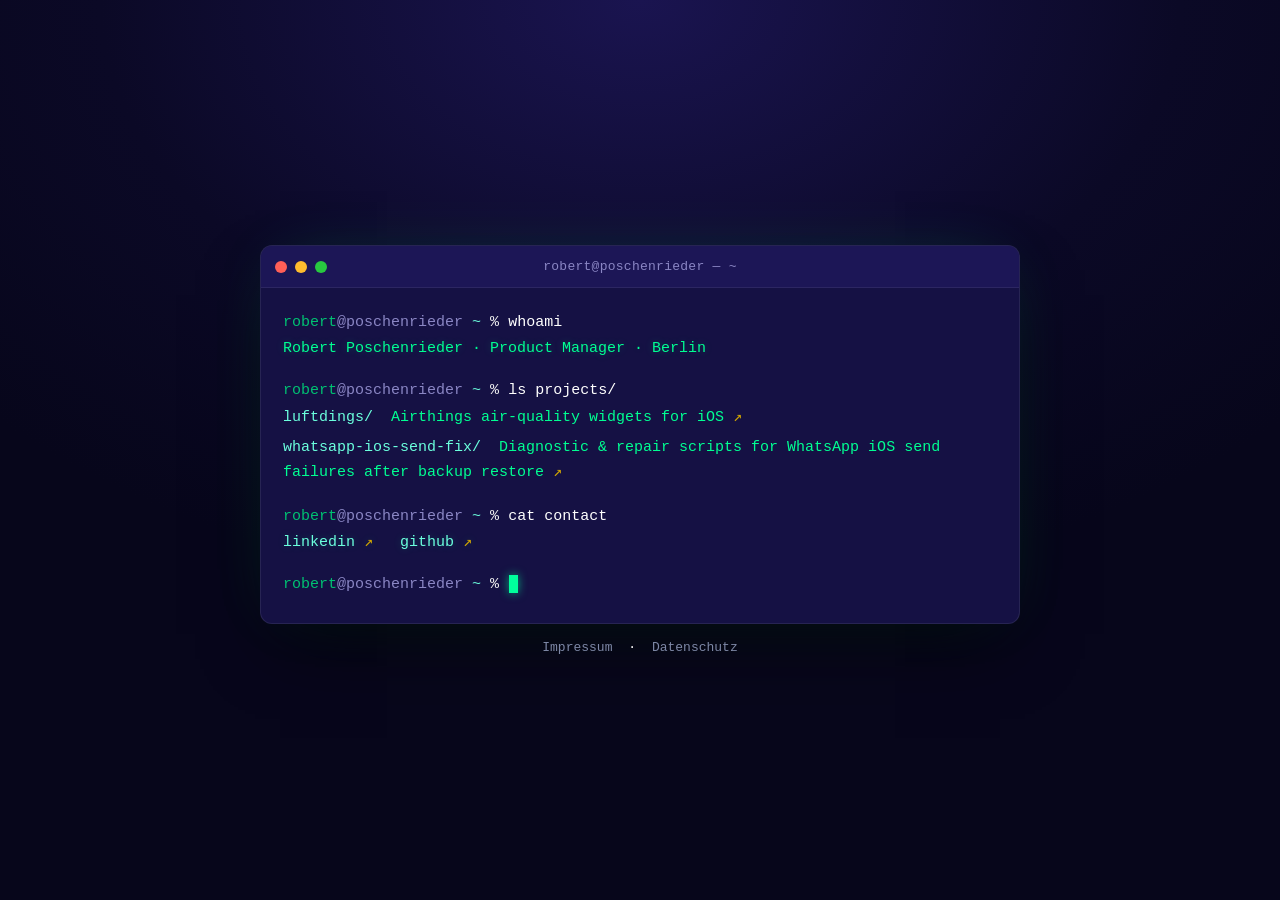
==== index.html @ b83e1aec "Add whatsapp-ios-send-fix to projects list" ====
<!doctype html>
<html lang="en">
<head>
  <meta charset="utf-8">
  <meta name="viewport" content="width=device-width, initial-scale=1">
  <title>Robert Poschenrieder</title>
  <meta name="description" content="Robert Poschenrieder — product manager in Berlin who uses AI to build apps for fun. Projects include LuftDings, air-quality widgets for Airthings sensors.">
  <meta name="color-scheme" content="dark">
  <link rel="stylesheet" href="style.css">
</head>
<body>
  <main>
    <div class="terminal" role="img" aria-label="Terminal window showing Robert Poschenrieder's homepage">
      <div class="titlebar">
        <div class="dots"><span class="r"></span><span class="y"></span><span class="g"></span></div>
        <div class="title">robert@poschenrieder — ~</div>
      </div>
      <div class="screen">
        <p class="line"><span class="usr">robert</span><span class="at">@poschenrieder</span> <span class="path">~</span> <span class="pct">%</span> <span class="cmd">whoami</span></p>
        <h1 class="line out">Robert Poschenrieder · Product Manager · Berlin</h1>

        <p class="line spacer"></p>

        <p class="line"><span class="usr">robert</span><span class="at">@poschenrieder</span> <span class="path">~</span> <span class="pct">%</span> <span class="cmd">ls projects/</span></p>
        <a class="proj line" href="https://luftdings.poschenrieder.io/"><span class="name">luftdings/</span>  <span class="desc">Airthings air-quality widgets for iOS</span> <span class="arrow">↗</span></a>
        <a class="proj line" href="https://github.com/robposch/whatsapp-ios-send-fix"><span class="name">whatsapp-ios-send-fix/</span>  <span class="desc">Diagnostic &amp; repair scripts for WhatsApp iOS send failures after backup restore</span> <span class="arrow">↗</span></a>

        <p class="line spacer"></p>

        <p class="line"><span class="usr">robert</span><span class="at">@poschenrieder</span> <span class="path">~</span> <span class="pct">%</span> <span class="cmd">cat contact</span></p>
        <p class="line out"><a class="lnk" href="https://www.linkedin.com/in/robert-poschenrieder" rel="noopener">linkedin <span class="arrow">↗</span></a>   <a class="lnk" href="https://github.com/robposch" rel="noopener">github <span class="arrow">↗</span></a></p>

        <p class="line spacer"></p>

        <p class="line"><span class="usr">robert</span><span class="at">@poschenrieder</span> <span class="path">~</span> <span class="pct">%</span> <span class="cursor"></span></p>
      </div>
    </div>
    <nav class="legal-foot">
      <a href="impressum/">Impressum</a> ·
      <a href="datenschutz/">Datenschutz</a>
    </nav>
  </main>
</body>
</html>
---- style.css ----
/* Ghostty — Cyberdyne theme
   bg #151144  fg #00ff92  cursor #00ff9c
   ANSI: red #ff8373  green #00c172  yellow #d2a700  blue #0071cf
         magenta #ff90fe  cyan #6bffdd  white #f1f1f1  bright-white #ffffff */
:root {
  --bg:          #151144;
  --fg:          #00ff92;
  --cursor:      #00ff9c;
  --green:       #00c172;
  --yellow:      #d2a700;
  --blue:        #0071cf;
  --cyan:        #6bffdd;
  --magenta:     #ff90fe;
  --white:       #f1f1f1;
  --bwhite:      #ffffff;
  --dim:         #8a86c4;
  --titlebar:    #1c1656;
  --sel-bg:      #454d96;
  --sel-fg:      #f4f4f4;
}

* { box-sizing: border-box; }
html { -webkit-text-size-adjust: 100%; }

body {
  margin: 0;
  min-height: 100vh;
  display: flex;
  align-items: center;
  justify-content: center;
  padding: 32px 18px;
  background:
    radial-gradient(900px 600px at 50% 0%, #1a1450 0%, #0b0926 60%, #07061b 100%);
  font-family: "JetBrains Mono", "SFMono-Regular", "SF Mono", Menlo, Consolas, "Liberation Mono", monospace;
  -webkit-font-smoothing: antialiased;
}

::selection { background: var(--sel-bg); color: var(--sel-fg); }

.terminal {
  width: 100%;
  max-width: 760px;
  background: var(--bg);
  border: 1px solid rgba(255,255,255,.08);
  border-radius: 12px;
  overflow: hidden;
  box-shadow:
    0 1px 0 rgba(255,255,255,.06) inset,
    0 30px 70px -20px rgba(0,0,0,.75),
    0 0 60px -25px rgba(0,255,146,.25);
}

/* macOS-style titlebar */
.titlebar {
  position: relative;
  height: 42px;
  display: flex;
  align-items: center;
  padding: 0 14px;
  background: var(--titlebar);
  border-bottom: 1px solid rgba(255,255,255,.07);
}
.dots { display: flex; gap: 8px; z-index: 1; }
.dots span { width: 12px; height: 12px; border-radius: 50%; display: block; }
.dots .r { background: #ff5f57; }
.dots .y { background: #febc2e; }
.dots .g { background: #28c840; }
.title {
  position: absolute;
  left: 0; right: 0;
  text-align: center;
  color: var(--dim);
  font-size: 13px;
  letter-spacing: .02em;
  pointer-events: none;
}

/* screen */
.screen {
  padding: 22px 22px 26px;
  color: var(--fg);
  font-size: 15px;
  line-height: 1.7;
}
.line { margin: 0; white-space: pre-wrap; word-break: break-word; }
.spacer { height: 1.1em; }

/* prompt segments */
.usr  { color: var(--green); }
.at   { color: var(--dim); }
.path { color: var(--cyan); }
.pct  { color: var(--white); }
.cmd  { color: var(--bwhite); }

.out  { color: var(--fg); text-shadow: 0 0 9px rgba(0,255,146,.22); }
h1.out { font-size: 15px; font-weight: 400; margin: 0; display: block; }
.em   { color: var(--bwhite); font-weight: 700; text-shadow: 0 0 12px rgba(255,255,255,.18); }

/* project row (clickable) */
.proj {
  display: block;
  text-decoration: none;
  color: var(--fg);
  padding: 2px 0;
}
.proj .name { color: var(--cyan); }
.proj .desc { color: var(--fg); }
.proj .arrow, .lnk .arrow { color: var(--yellow); }
.proj:hover .name { text-decoration: underline; color: var(--bwhite); }
.proj:hover { background: rgba(255,255,255,.04); }

/* inline links */
.lnk { color: var(--cyan); text-decoration: none; }
.lnk:hover { color: var(--bwhite); text-decoration: underline; }

/* blinking block cursor */
.cursor {
  display: inline-block;
  width: .58em;
  height: 1.15em;
  vertical-align: text-bottom;
  margin-left: 1px;
  background: var(--cursor);
  box-shadow: 0 0 10px rgba(0,255,156,.6);
  animation: blink 1.05s steps(1) infinite;
}
@keyframes blink { 0%, 50% { opacity: 1; } 50.01%, 100% { opacity: 0; } }

@media (max-width: 480px) {
  .screen { font-size: 13px; padding: 18px 16px 22px; }
  .title { font-size: 12px; }
}
@media (prefers-reduced-motion: reduce) { .cursor { animation: none; } }

/* small footer under the terminal (legal links) */
main { width: 100%; max-width: 760px; }
.legal-foot { margin-top: 16px; text-align: center; font-size: 13px; }
.legal-foot a { color: #7e88a6; text-decoration: none; margin: 0 8px; }
.legal-foot a:hover { color: #fff; }

/* legal document pages (Impressum / Datenschutz) — Cyberdyne palette, readable sans */
body.doc-page {
  display: block;
  font-family: -apple-system, BlinkMacSystemFont, "Segoe UI", Roboto, Helvetica, Arial, sans-serif;
}
.doc { max-width: 720px; margin: 0 auto; padding: 44px 22px 72px; }
.doc .back { color: var(--teal-bright); text-decoration: none; font-size: 14px; }
.doc h1 { font-size: 30px; margin: 20px 0 8px; color: #eaf1f8; letter-spacing: -.3px; }
.doc h2 { font-size: 19px; margin: 30px 0 8px; color: #eaf1f8; }
.doc h3 { font-size: 16px; margin: 20px 0 6px; color: #cdd8e6; }
.doc p, .doc li { color: #b9c6d6; font-size: 15px; line-height: 1.7; }
.doc a { color: var(--teal-bright); }
.doc strong { color: #eaf1f8; }
.doc .note {
  border-left: 3px solid var(--teal-bright);
  background: rgba(255,255,255,.05);
  padding: 12px 16px; border-radius: 8px; margin: 18px 0;
}
.doc .docfoot { margin-top: 40px; border-top: 1px solid rgba(255,255,255,.1); padding-top: 16px; font-size: 13px; }
.doc .docfoot a { color: #8892a6; margin-right: 14px; }
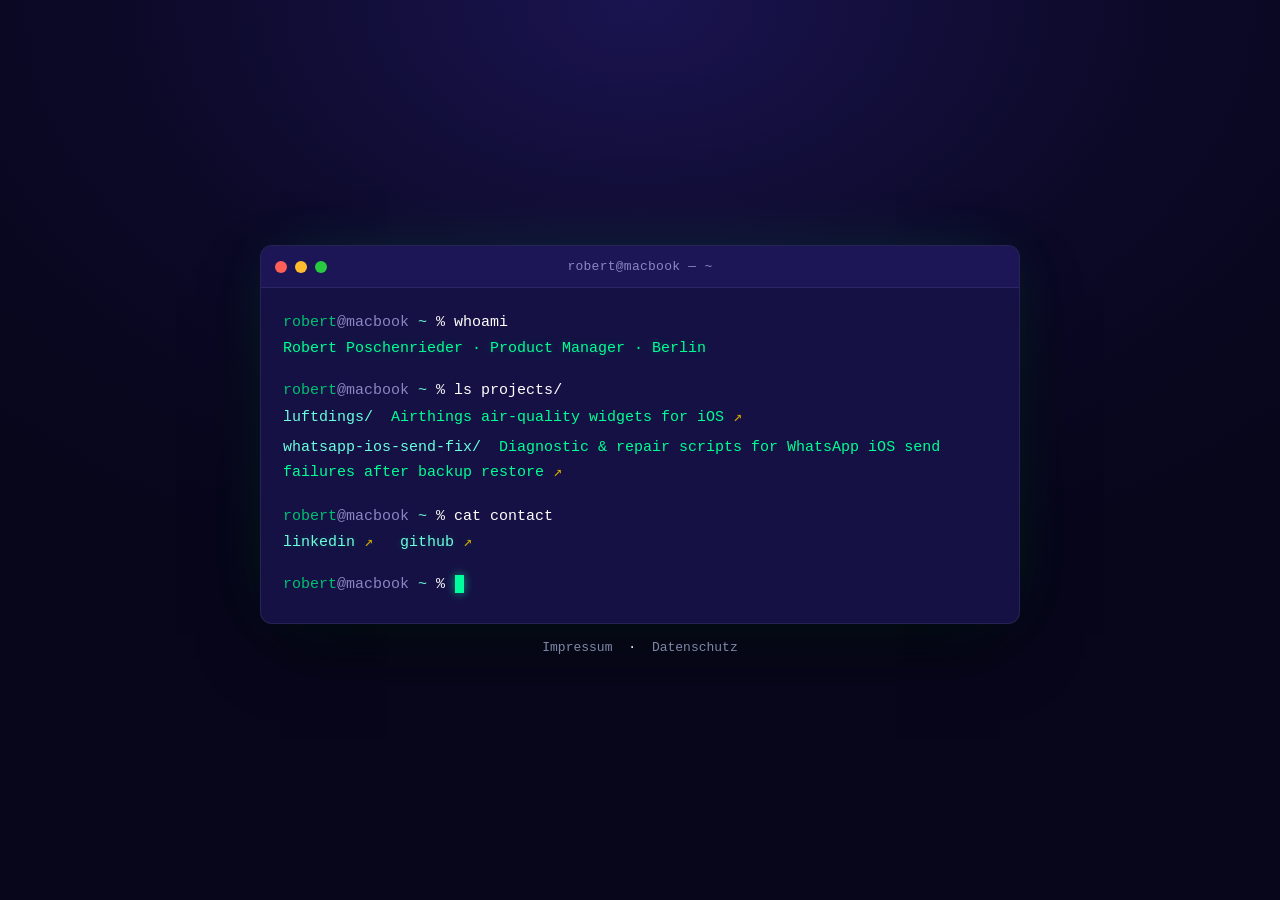
==== commit a6460454: "Change terminal prompt to robert@macbook (avoid implying an email address)" ====
--- a/index.html
+++ b/index.html
@@ -13,26 +13,26 @@
     <div class="terminal" role="img" aria-label="Terminal window showing Robert Poschenrieder's homepage">
       <div class="titlebar">
         <div class="dots"><span class="r"></span><span class="y"></span><span class="g"></span></div>
-        <div class="title">robert@poschenrieder — ~</div>
+        <div class="title">robert@macbook — ~</div>
       </div>
       <div class="screen">
-        <p class="line"><span class="usr">robert</span><span class="at">@poschenrieder</span> <span class="path">~</span> <span class="pct">%</span> <span class="cmd">whoami</span></p>
+        <p class="line"><span class="usr">robert</span><span class="at">@macbook</span> <span class="path">~</span> <span class="pct">%</span> <span class="cmd">whoami</span></p>
         <h1 class="line out">Robert Poschenrieder · Product Manager · Berlin</h1>
 
         <p class="line spacer"></p>
 
-        <p class="line"><span class="usr">robert</span><span class="at">@poschenrieder</span> <span class="path">~</span> <span class="pct">%</span> <span class="cmd">ls projects/</span></p>
+        <p class="line"><span class="usr">robert</span><span class="at">@macbook</span> <span class="path">~</span> <span class="pct">%</span> <span class="cmd">ls projects/</span></p>
         <a class="proj line" href="https://luftdings.poschenrieder.io/"><span class="name">luftdings/</span>  <span class="desc">Airthings air-quality widgets for iOS</span> <span class="arrow">↗</span></a>
         <a class="proj line" href="https://github.com/robposch/whatsapp-ios-send-fix"><span class="name">whatsapp-ios-send-fix/</span>  <span class="desc">Diagnostic &amp; repair scripts for WhatsApp iOS send failures after backup restore</span> <span class="arrow">↗</span></a>
 
         <p class="line spacer"></p>
 
-        <p class="line"><span class="usr">robert</span><span class="at">@poschenrieder</span> <span class="path">~</span> <span class="pct">%</span> <span class="cmd">cat contact</span></p>
+        <p class="line"><span class="usr">robert</span><span class="at">@macbook</span> <span class="path">~</span> <span class="pct">%</span> <span class="cmd">cat contact</span></p>
         <p class="line out"><a class="lnk" href="https://www.linkedin.com/in/robert-poschenrieder" rel="noopener">linkedin <span class="arrow">↗</span></a>   <a class="lnk" href="https://github.com/robposch" rel="noopener">github <span class="arrow">↗</span></a></p>
 
         <p class="line spacer"></p>
 
-        <p class="line"><span class="usr">robert</span><span class="at">@poschenrieder</span> <span class="path">~</span> <span class="pct">%</span> <span class="cursor"></span></p>
+        <p class="line"><span class="usr">robert</span><span class="at">@macbook</span> <span class="path">~</span> <span class="pct">%</span> <span class="cursor"></span></p>
       </div>
     </div>
     <nav class="legal-foot">
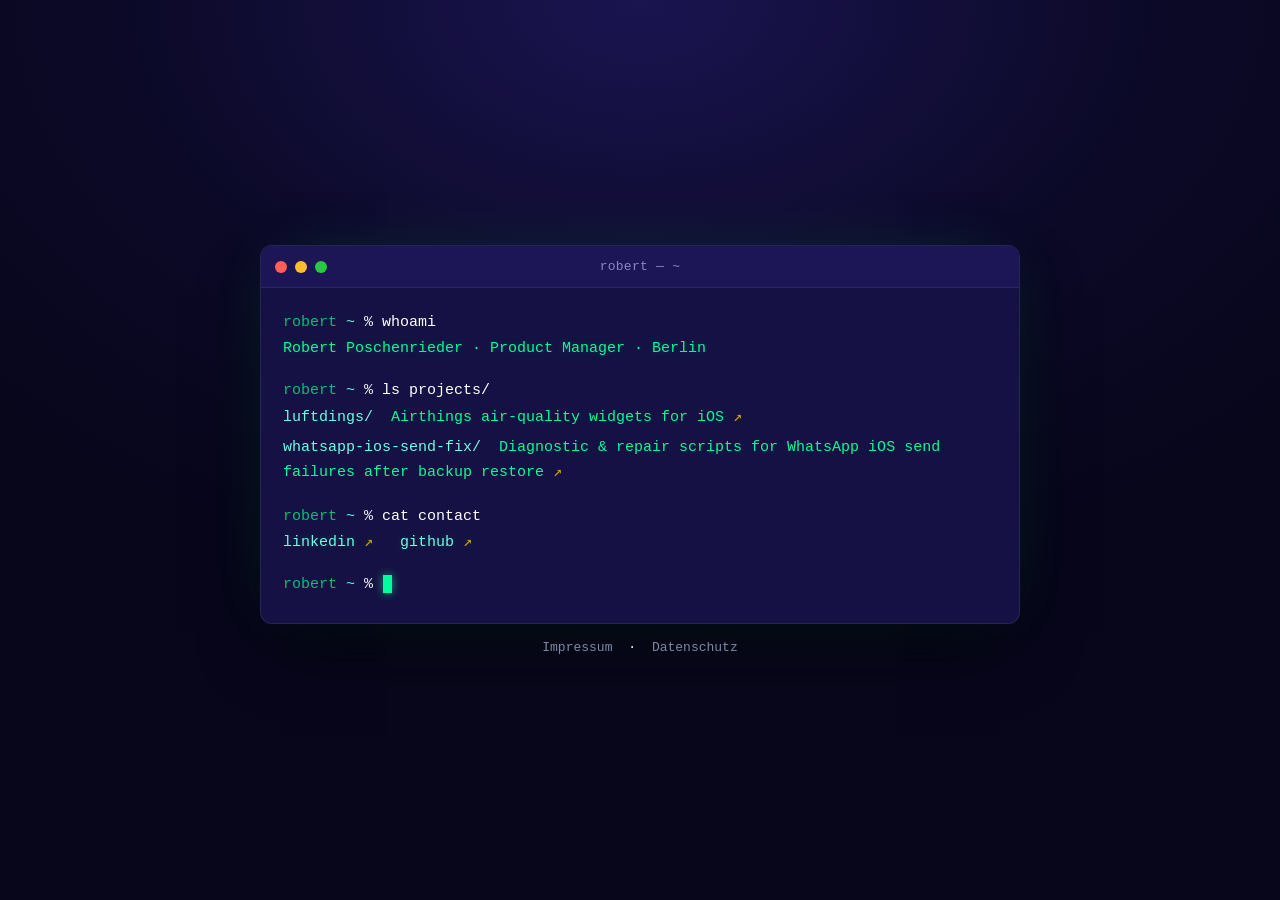
==== commit 497036cb: "Simplify terminal prompt to just robert" ====
--- a/index.html
+++ b/index.html
@@ -13,26 +13,26 @@
     <div class="terminal" role="img" aria-label="Terminal window showing Robert Poschenrieder's homepage">
       <div class="titlebar">
         <div class="dots"><span class="r"></span><span class="y"></span><span class="g"></span></div>
-        <div class="title">robert@macbook — ~</div>
+        <div class="title">robert — ~</div>
       </div>
       <div class="screen">
-        <p class="line"><span class="usr">robert</span><span class="at">@macbook</span> <span class="path">~</span> <span class="pct">%</span> <span class="cmd">whoami</span></p>
+        <p class="line"><span class="usr">robert</span> <span class="path">~</span> <span class="pct">%</span> <span class="cmd">whoami</span></p>
         <h1 class="line out">Robert Poschenrieder · Product Manager · Berlin</h1>
 
         <p class="line spacer"></p>
 
-        <p class="line"><span class="usr">robert</span><span class="at">@macbook</span> <span class="path">~</span> <span class="pct">%</span> <span class="cmd">ls projects/</span></p>
+        <p class="line"><span class="usr">robert</span> <span class="path">~</span> <span class="pct">%</span> <span class="cmd">ls projects/</span></p>
         <a class="proj line" href="https://luftdings.poschenrieder.io/"><span class="name">luftdings/</span>  <span class="desc">Airthings air-quality widgets for iOS</span> <span class="arrow">↗</span></a>
         <a class="proj line" href="https://github.com/robposch/whatsapp-ios-send-fix"><span class="name">whatsapp-ios-send-fix/</span>  <span class="desc">Diagnostic &amp; repair scripts for WhatsApp iOS send failures after backup restore</span> <span class="arrow">↗</span></a>
 
         <p class="line spacer"></p>
 
-        <p class="line"><span class="usr">robert</span><span class="at">@macbook</span> <span class="path">~</span> <span class="pct">%</span> <span class="cmd">cat contact</span></p>
+        <p class="line"><span class="usr">robert</span> <span class="path">~</span> <span class="pct">%</span> <span class="cmd">cat contact</span></p>
         <p class="line out"><a class="lnk" href="https://www.linkedin.com/in/robert-poschenrieder" rel="noopener">linkedin <span class="arrow">↗</span></a>   <a class="lnk" href="https://github.com/robposch" rel="noopener">github <span class="arrow">↗</span></a></p>
 
         <p class="line spacer"></p>
 
-        <p class="line"><span class="usr">robert</span><span class="at">@macbook</span> <span class="path">~</span> <span class="pct">%</span> <span class="cursor"></span></p>
+        <p class="line"><span class="usr">robert</span> <span class="path">~</span> <span class="pct">%</span> <span class="cursor"></span></p>
       </div>
     </div>
     <nav class="legal-foot">
--- a/style.css
+++ b/style.css
@@ -87,7 +87,6 @@
 
 /* prompt segments */
 .usr  { color: var(--green); }
-.at   { color: var(--dim); }
 .path { color: var(--cyan); }
 .pct  { color: var(--white); }
 .cmd  { color: var(--bwhite); }
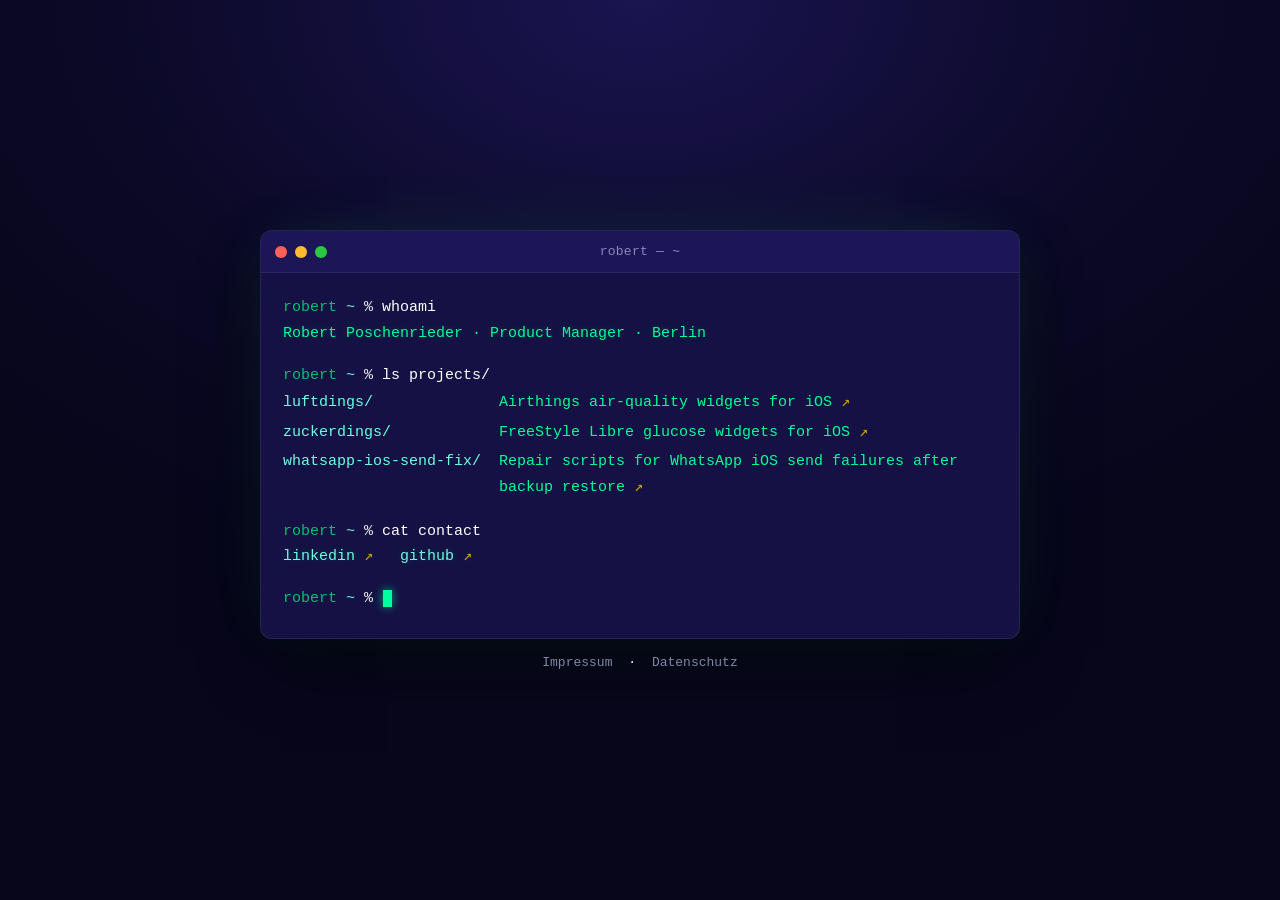
==== commit bacdaf89: "Add zuckerdings to projects list; hanging indent for project rows Project rows are now a two-column " ====
--- a/index.html
+++ b/index.html
@@ -4,7 +4,7 @@
   <meta charset="utf-8">
   <meta name="viewport" content="width=device-width, initial-scale=1">
   <title>Robert Poschenrieder</title>
-  <meta name="description" content="Robert Poschenrieder — product manager in Berlin who uses AI to build apps for fun. Projects include LuftDings, air-quality widgets for Airthings sensors.">
+  <meta name="description" content="Robert Poschenrieder — product manager in Berlin who uses AI to build apps for fun. Projects include LuftDings and ZuckerDings, iOS widgets for Airthings air-quality sensors and FreeStyle Libre glucose readings.">
   <meta name="color-scheme" content="dark">
   <link rel="stylesheet" href="style.css">
 </head>
@@ -22,8 +22,9 @@
         <p class="line spacer"></p>
 
         <p class="line"><span class="usr">robert</span> <span class="path">~</span> <span class="pct">%</span> <span class="cmd">ls projects/</span></p>
-        <a class="proj line" href="https://luftdings.poschenrieder.io/"><span class="name">luftdings/</span>  <span class="desc">Airthings air-quality widgets for iOS</span> <span class="arrow">↗</span></a>
-        <a class="proj line" href="https://github.com/robposch/whatsapp-ios-send-fix"><span class="name">whatsapp-ios-send-fix/</span>  <span class="desc">Diagnostic &amp; repair scripts for WhatsApp iOS send failures after backup restore</span> <span class="arrow">↗</span></a>
+        <a class="proj line" href="https://luftdings.poschenrieder.io/"><span class="name">luftdings/</span><span class="desc">Airthings air-quality widgets for iOS&nbsp;<span class="arrow">↗</span></span></a>
+        <a class="proj line" href="https://zuckerdings.poschenrieder.io/"><span class="name">zuckerdings/</span><span class="desc">FreeStyle Libre glucose widgets for iOS&nbsp;<span class="arrow">↗</span></span></a>
+        <a class="proj line" href="https://github.com/robposch/whatsapp-ios-send-fix"><span class="name">whatsapp-ios-send-fix/</span><span class="desc">Repair scripts for WhatsApp iOS send failures after backup restore&nbsp;<span class="arrow">↗</span></span></a>
 
         <p class="line spacer"></p>
 
--- a/style.css
+++ b/style.css
@@ -82,7 +82,7 @@
   font-size: 15px;
   line-height: 1.7;
 }
-.line { margin: 0; white-space: pre-wrap; word-break: break-word; }
+.line { margin: 0; white-space: pre-wrap; overflow-wrap: anywhere; }
 .spacer { height: 1.1em; }
 
 /* prompt segments */
@@ -95,9 +95,10 @@
 h1.out { font-size: 15px; font-weight: 400; margin: 0; display: block; }
 .em   { color: var(--bwhite); font-weight: 700; text-shadow: 0 0 12px rgba(255,255,255,.18); }
 
-/* project row (clickable) */
+/* project row (clickable) — name column + description with hanging indent */
 .proj {
-  display: block;
+  display: grid;
+  grid-template-columns: 24ch 1fr;
   text-decoration: none;
   color: var(--fg);
   padding: 2px 0;
@@ -129,6 +130,11 @@
   .screen { font-size: 13px; padding: 18px 16px 22px; }
   .title { font-size: 12px; }
 }
+/* too narrow for a name column: stack name above description */
+@media (max-width: 700px) {
+  .proj { grid-template-columns: 1fr; }
+  .proj .desc { padding-left: 2ch; }
+}
 @media (prefers-reduced-motion: reduce) { .cursor { animation: none; } }
 
 /* small footer under the terminal (legal links) */
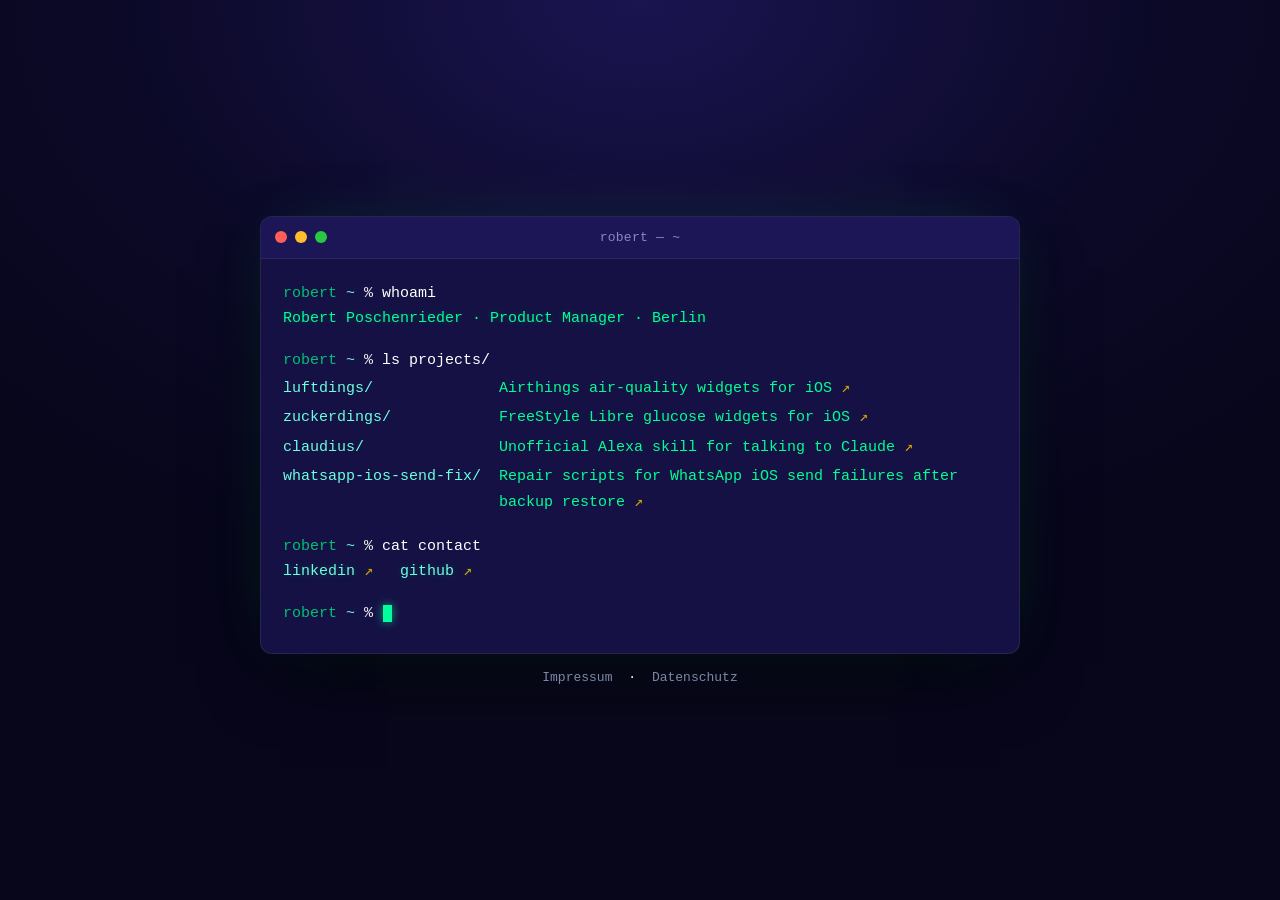
==== commit 8ad41036: "Add claudius to projects list Co-Authored-By: Claude Fable 5.1 <noreply@anthropic.com> Claude-Sessio" ====
--- a/index.html
+++ b/index.html
@@ -24,6 +24,7 @@
         <p class="line"><span class="usr">robert</span> <span class="path">~</span> <span class="pct">%</span> <span class="cmd">ls projects/</span></p>
         <a class="proj line" href="https://luftdings.poschenrieder.io/"><span class="name">luftdings/</span><span class="desc">Airthings air-quality widgets for iOS&nbsp;<span class="arrow">↗</span></span></a>
         <a class="proj line" href="https://zuckerdings.poschenrieder.io/"><span class="name">zuckerdings/</span><span class="desc">FreeStyle Libre glucose widgets for iOS&nbsp;<span class="arrow">↗</span></span></a>
+        <a class="proj line" href="https://github.com/robposch/claudius"><span class="name">claudius/</span><span class="desc">Unofficial Alexa skill for talking to Claude&nbsp;<span class="arrow">↗</span></span></a>
         <a class="proj line" href="https://github.com/robposch/whatsapp-ios-send-fix"><span class="name">whatsapp-ios-send-fix/</span><span class="desc">Repair scripts for WhatsApp iOS send failures after backup restore&nbsp;<span class="arrow">↗</span></span></a>
 
         <p class="line spacer"></p>
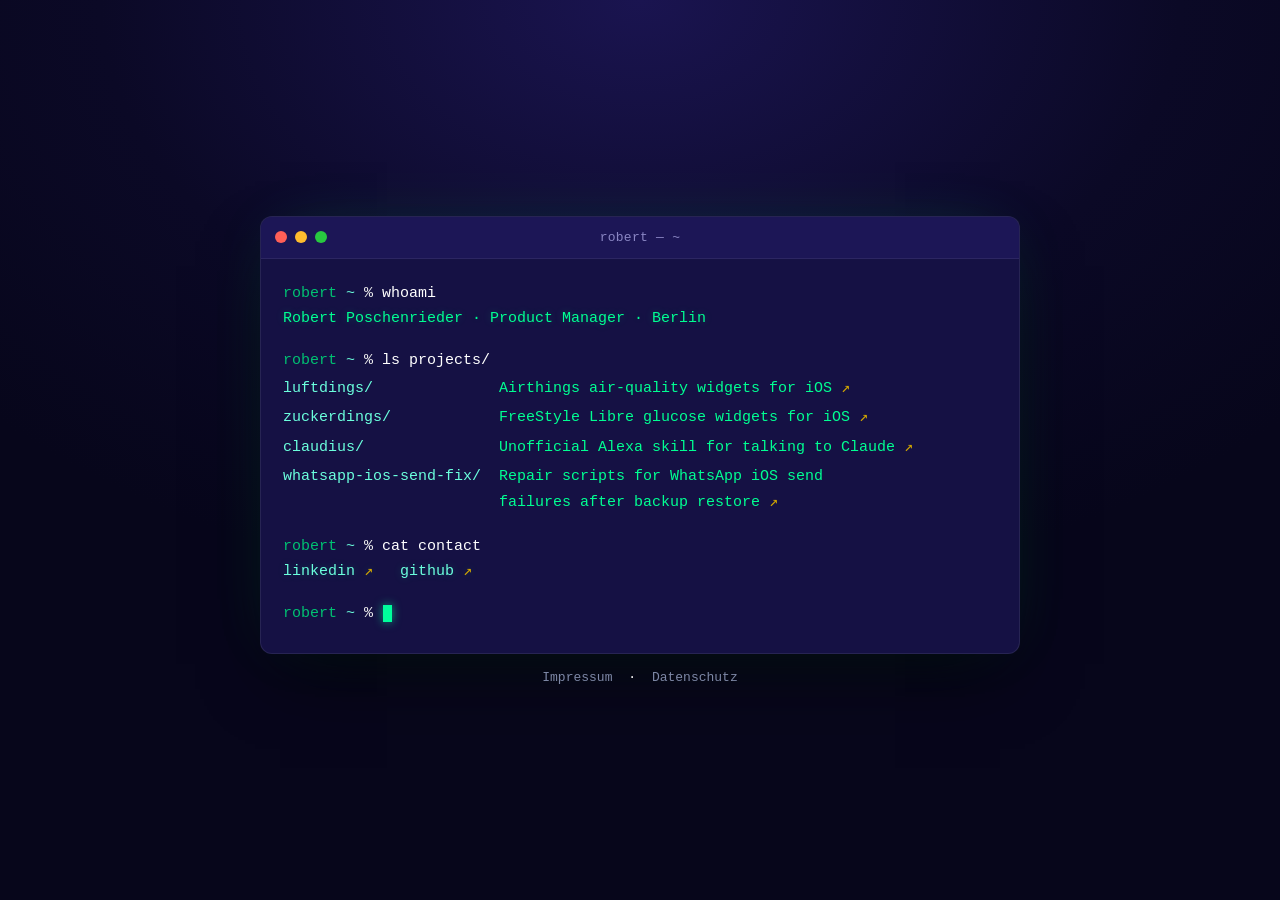
==== commit 2502a6d1: "Mobile: smaller type, balanced wrapping, no orphaned words Co-Authored-By: Claude Opus 5.5 <noreply@" ====
--- a/index.html
+++ b/index.html
@@ -17,7 +17,7 @@
       </div>
       <div class="screen">
         <p class="line"><span class="usr">robert</span> <span class="path">~</span> <span class="pct">%</span> <span class="cmd">whoami</span></p>
-        <h1 class="line out">Robert Poschenrieder · Product Manager · Berlin</h1>
+        <h1 class="line out"><span class="seg">Robert Poschenrieder ·</span> <span class="seg">Product Manager · Berlin</span></h1>
 
         <p class="line spacer"></p>
 
--- a/style.css
+++ b/style.css
@@ -93,6 +93,7 @@
 
 .out  { color: var(--fg); text-shadow: 0 0 9px rgba(0,255,146,.22); }
 h1.out { font-size: 15px; font-weight: 400; margin: 0; display: block; }
+.seg { white-space: nowrap; }
 .em   { color: var(--bwhite); font-weight: 700; text-shadow: 0 0 12px rgba(255,255,255,.18); }
 
 /* project row (clickable) — name column + description with hanging indent */
@@ -104,7 +105,7 @@
   padding: 2px 0;
 }
 .proj .name { color: var(--cyan); }
-.proj .desc { color: var(--fg); }
+.proj .desc { color: var(--fg); text-wrap: balance; }
 .proj .arrow, .lnk .arrow { color: var(--yellow); }
 .proj:hover .name { text-decoration: underline; color: var(--bwhite); }
 .proj:hover { background: rgba(255,255,255,.04); }
@@ -127,7 +128,8 @@
 @keyframes blink { 0%, 50% { opacity: 1; } 50.01%, 100% { opacity: 0; } }
 
 @media (max-width: 480px) {
-  .screen { font-size: 13px; padding: 18px 16px 22px; }
+  body { padding: 24px 10px; }
+  .screen { font-size: 12px; padding: 16px 14px 20px; }
   .title { font-size: 12px; }
 }
 /* too narrow for a name column: stack name above description */
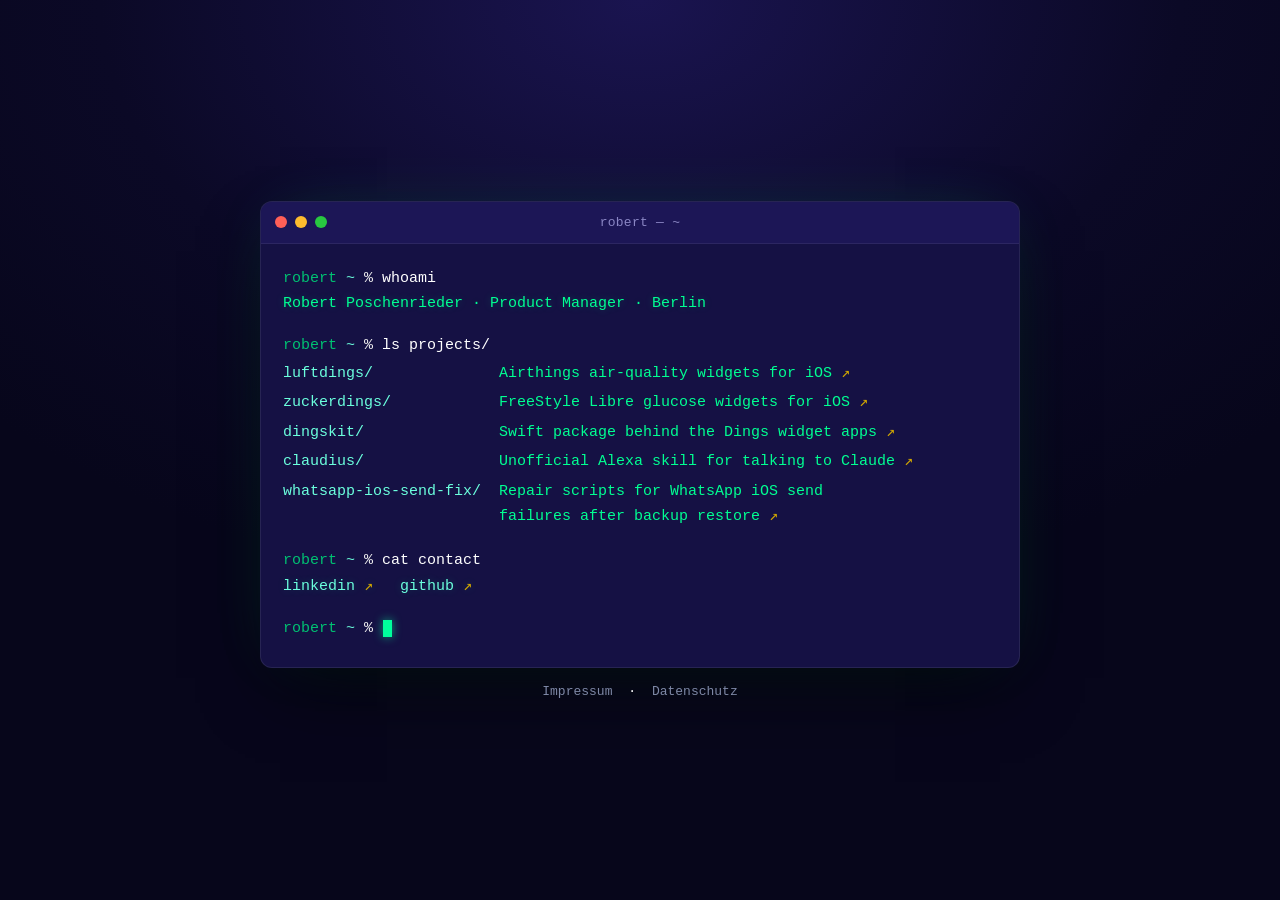
==== commit 0f82943e: "Add dingskit to projects list Co-Authored-By: Claude Opus 5.5 <noreply@anthropic.com> Claude-Session" ====
--- a/index.html
+++ b/index.html
@@ -24,6 +24,7 @@
         <p class="line"><span class="usr">robert</span> <span class="path">~</span> <span class="pct">%</span> <span class="cmd">ls projects/</span></p>
         <a class="proj line" href="https://luftdings.poschenrieder.io/"><span class="name">luftdings/</span><span class="desc">Airthings air-quality widgets for iOS&nbsp;<span class="arrow">↗</span></span></a>
         <a class="proj line" href="https://zuckerdings.poschenrieder.io/"><span class="name">zuckerdings/</span><span class="desc">FreeStyle Libre glucose widgets for iOS&nbsp;<span class="arrow">↗</span></span></a>
+        <a class="proj line" href="https://github.com/robposch/DingsKit"><span class="name">dingskit/</span><span class="desc">Swift package behind the Dings widget apps&nbsp;<span class="arrow">↗</span></span></a>
         <a class="proj line" href="https://github.com/robposch/claudius"><span class="name">claudius/</span><span class="desc">Unofficial Alexa skill for talking to Claude&nbsp;<span class="arrow">↗</span></span></a>
         <a class="proj line" href="https://github.com/robposch/whatsapp-ios-send-fix"><span class="name">whatsapp-ios-send-fix/</span><span class="desc">Repair scripts for WhatsApp iOS send failures after backup restore&nbsp;<span class="arrow">↗</span></span></a>
 
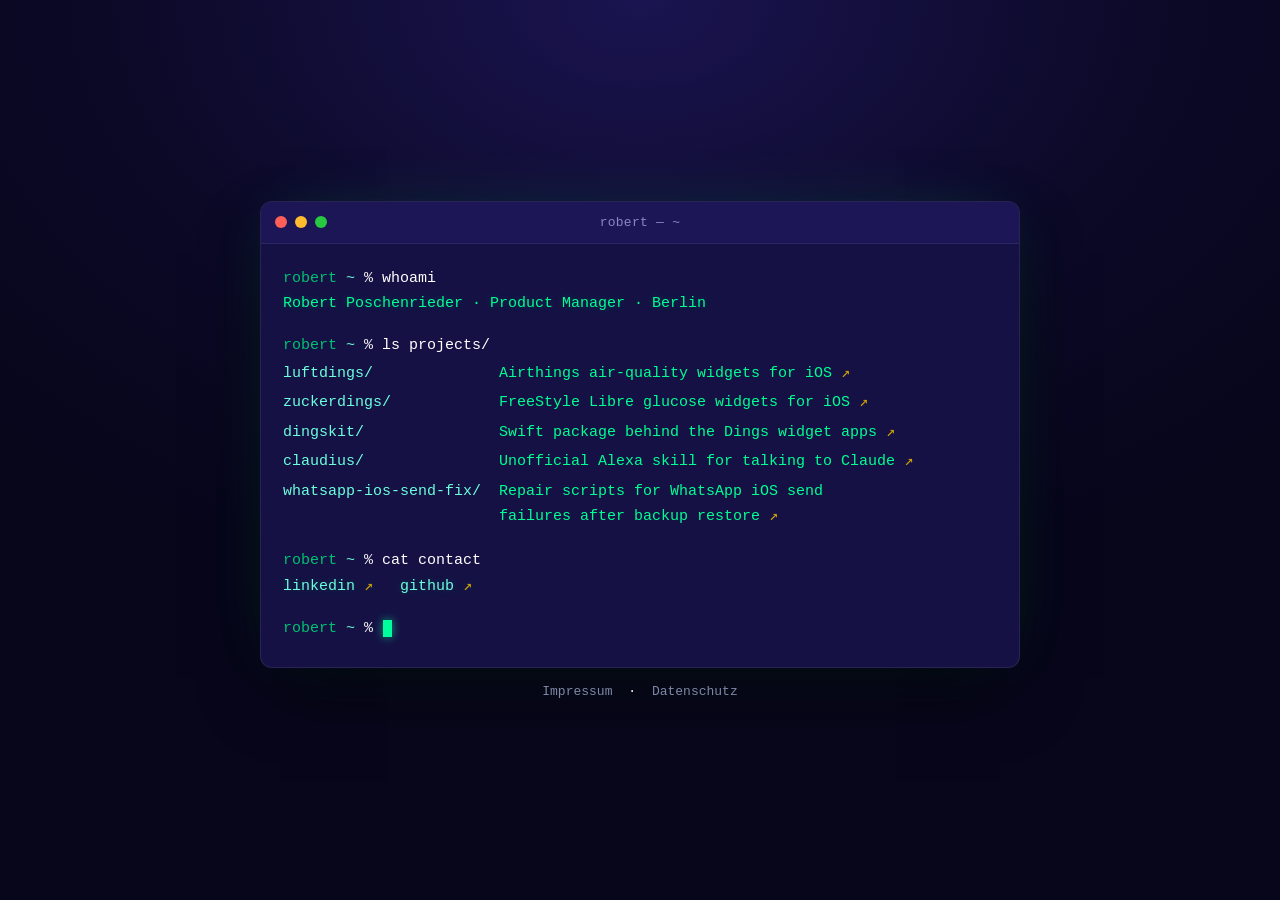
==== commit 7f4eadd0: "Mobile: short one-line project descriptions below 700px Co-Authored-By: Claude Opus 5.5 <noreply@ant" ====
--- a/index.html
+++ b/index.html
@@ -22,11 +22,11 @@
         <p class="line spacer"></p>
 
         <p class="line"><span class="usr">robert</span> <span class="path">~</span> <span class="pct">%</span> <span class="cmd">ls projects/</span></p>
-        <a class="proj line" href="https://luftdings.poschenrieder.io/"><span class="name">luftdings/</span><span class="desc">Airthings air-quality widgets for iOS&nbsp;<span class="arrow">↗</span></span></a>
-        <a class="proj line" href="https://zuckerdings.poschenrieder.io/"><span class="name">zuckerdings/</span><span class="desc">FreeStyle Libre glucose widgets for iOS&nbsp;<span class="arrow">↗</span></span></a>
-        <a class="proj line" href="https://github.com/robposch/DingsKit"><span class="name">dingskit/</span><span class="desc">Swift package behind the Dings widget apps&nbsp;<span class="arrow">↗</span></span></a>
-        <a class="proj line" href="https://github.com/robposch/claudius"><span class="name">claudius/</span><span class="desc">Unofficial Alexa skill for talking to Claude&nbsp;<span class="arrow">↗</span></span></a>
-        <a class="proj line" href="https://github.com/robposch/whatsapp-ios-send-fix"><span class="name">whatsapp-ios-send-fix/</span><span class="desc">Repair scripts for WhatsApp iOS send failures after backup restore&nbsp;<span class="arrow">↗</span></span></a>
+        <a class="proj line" href="https://luftdings.poschenrieder.io/"><span class="name">luftdings/</span><span class="desc"><span class="long">Airthings air-quality widgets for iOS</span><span class="short">air-quality widgets</span>&nbsp;<span class="arrow">↗</span></span></a>
+        <a class="proj line" href="https://zuckerdings.poschenrieder.io/"><span class="name">zuckerdings/</span><span class="desc"><span class="long">FreeStyle Libre glucose widgets for iOS</span><span class="short">glucose widgets</span>&nbsp;<span class="arrow">↗</span></span></a>
+        <a class="proj line" href="https://github.com/robposch/DingsKit"><span class="name">dingskit/</span><span class="desc"><span class="long">Swift package behind the Dings widget apps</span><span class="short">widget app framework</span>&nbsp;<span class="arrow">↗</span></span></a>
+        <a class="proj line" href="https://github.com/robposch/claudius"><span class="name">claudius/</span><span class="desc"><span class="long">Unofficial Alexa skill for talking to Claude</span><span class="short">Claude on Alexa</span>&nbsp;<span class="arrow">↗</span></span></a>
+        <a class="proj line" href="https://github.com/robposch/whatsapp-ios-send-fix"><span class="name">whatsapp-ios-send-fix/</span><span class="desc"><span class="long">Repair scripts for WhatsApp iOS send failures after backup restore</span><span class="short">WhatsApp send repair</span>&nbsp;<span class="arrow">↗</span></span></a>
 
         <p class="line spacer"></p>
 
--- a/style.css
+++ b/style.css
@@ -106,6 +106,7 @@
 }
 .proj .name { color: var(--cyan); }
 .proj .desc { color: var(--fg); text-wrap: balance; }
+.proj .short { display: none; }
 .proj .arrow, .lnk .arrow { color: var(--yellow); }
 .proj:hover .name { text-decoration: underline; color: var(--bwhite); }
 .proj:hover { background: rgba(255,255,255,.04); }
@@ -136,6 +137,9 @@
 @media (max-width: 700px) {
   .proj { grid-template-columns: 1fr; }
   .proj .desc { padding-left: 2ch; }
+  /* one-line descriptions so rows never wrap on phones */
+  .proj .long { display: none; }
+  .proj .short { display: inline; }
 }
 @media (prefers-reduced-motion: reduce) { .cursor { animation: none; } }
 
